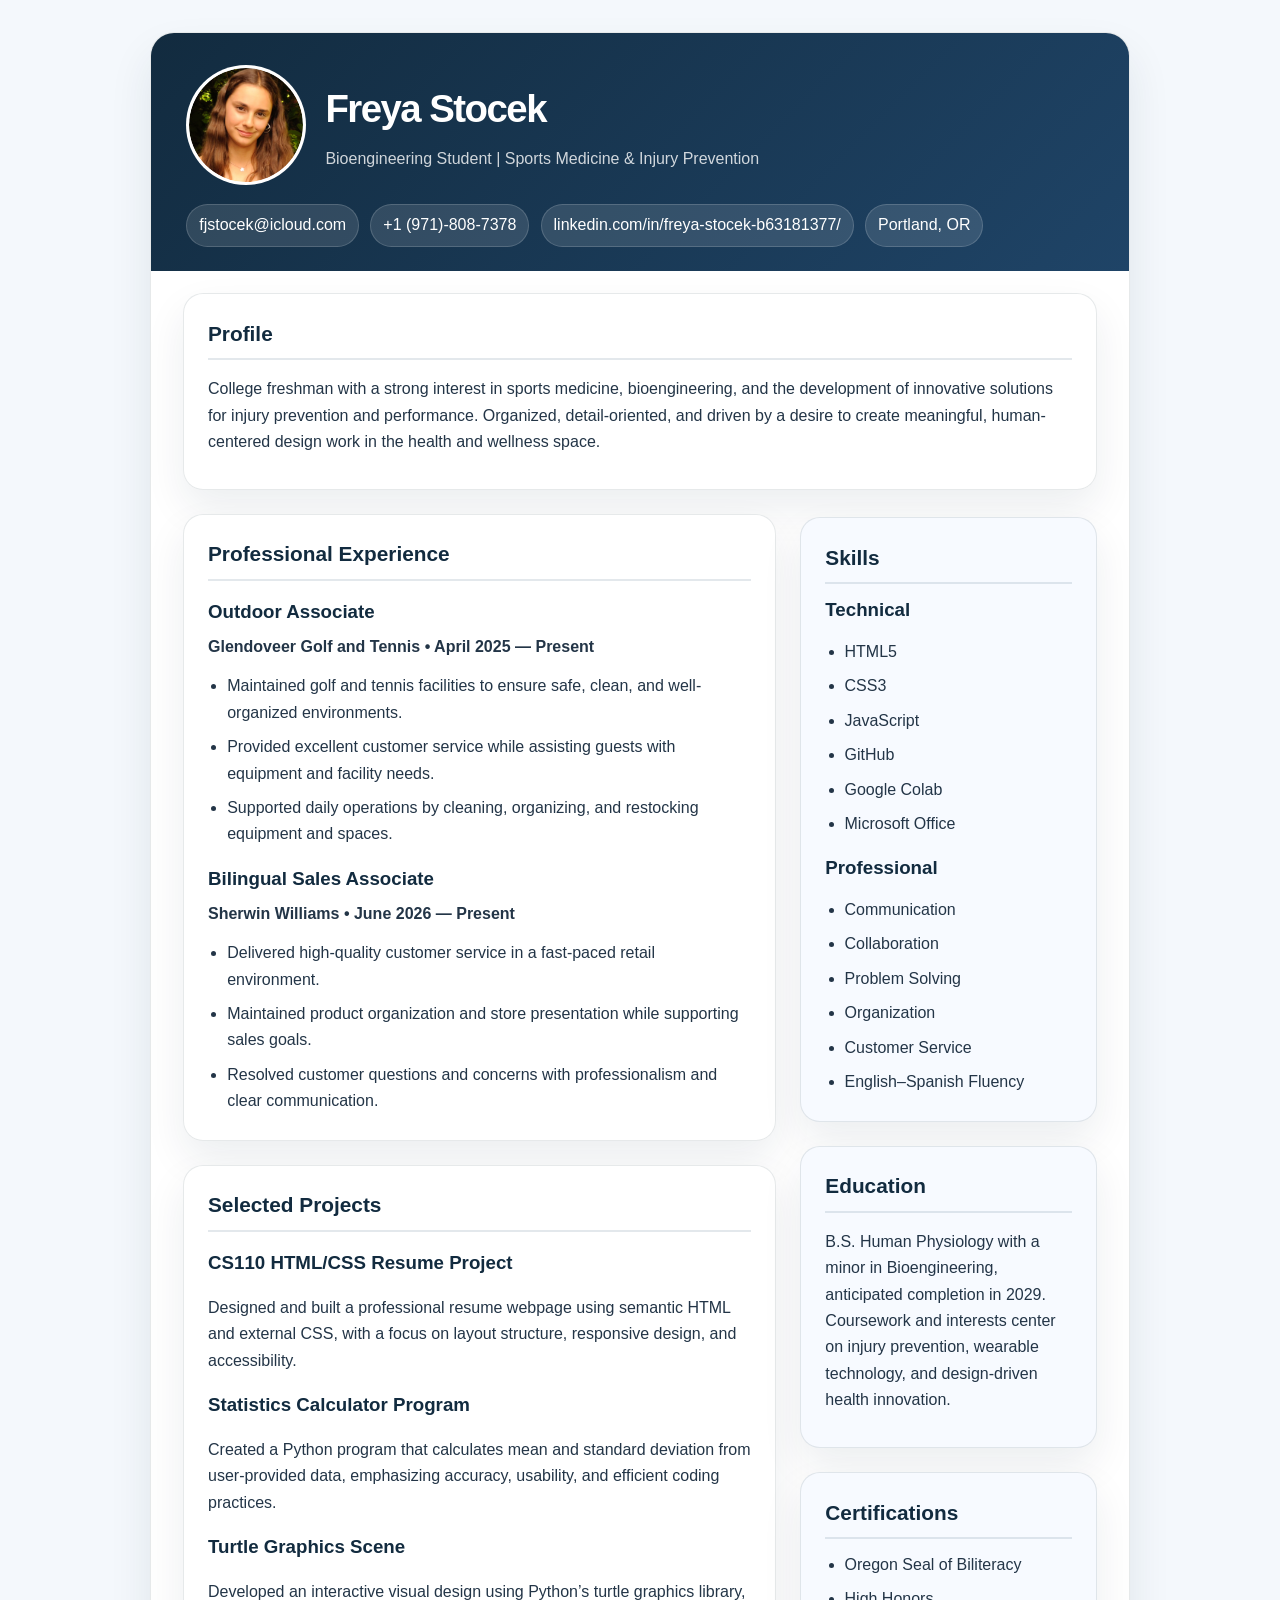
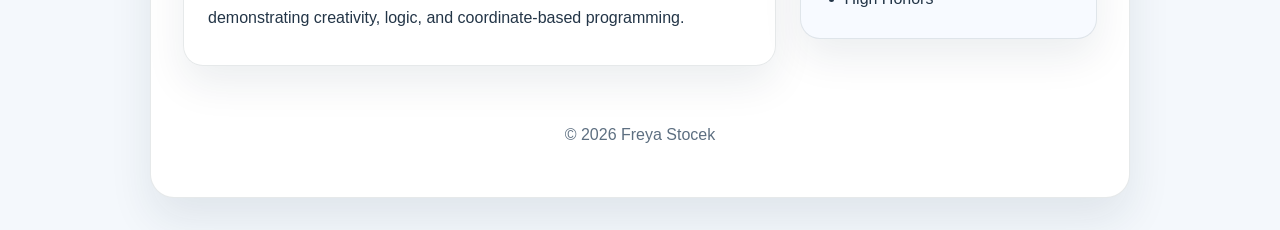
==== resume.html @ f0efcef9 "Add files via upload" ====
<!DOCTYPE html>
<html lang="en">
<head>
  <meta charset="UTF-8">
  <meta name="viewport" content="width=device-width, initial-scale=1.0">
  <title>Resume | Freya Stocek</title>
  <link rel="stylesheet" href="styles.css">
</head>
<body class="resume-page">
  <div class="resume-shell">
    <header class="resume-header">
      <div class="resume-header-top">
        <img src="profile.svg" alt="Profile photo of Freya Stocek" class="profile-photo">
        <div class="resume-intro">
          <h1>Freya Stocek</h1>
          <p class="title-line">Bioengineering Student | Sports Medicine & Injury Prevention</p>
        </div>
      </div>

      <ul class="contact-list">
        <li><a href="mailto:fjstocek@icloud.com">fjstocek@icloud.com</a></li>
        <li><a href="tel:+19718087378">+1 (971)-808-7378</a></li>
        <li><a href="https://www.linkedin.com/in/freya-stocek-b63181377/" target="_blank" rel="noopener">linkedin.com/in/freya-stocek-b63181377/</a></li>
        <li>Portland, OR</li>
      </ul>
    </header>

    <main class="resume-main">
      <section class="resume-section">
        <h2>Profile</h2>
        <p>
          College freshman with a strong interest in sports medicine, bioengineering, and the development of
          innovative solutions for injury prevention and performance. Organized, detail-oriented, and driven
          by a desire to create meaningful, human-centered design work in the health and wellness space.
        </p>
      </section>

      <div class="resume-grid">
        <section>
          <article class="resume-section">
            <h2>Professional Experience</h2>

            <article class="job-block">
              <h3>Outdoor Associate</h3>
              <p class="job-meta">Glendoveer Golf and Tennis • April 2025 — Present</p>
              <ul>
                <li>Maintained golf and tennis facilities to ensure safe, clean, and well-organized environments.</li>
                <li>Provided excellent customer service while assisting guests with equipment and facility needs.</li>
                <li>Supported daily operations by cleaning, organizing, and restocking equipment and spaces.</li>
              </ul>
            </article>

            <article class="job-block">
              <h3>Bilingual Sales Associate</h3>
              <p class="job-meta">Sherwin Williams • June 2026 — Present</p>
              <ul>
                <li>Delivered high-quality customer service in a fast-paced retail environment.</li>
                <li>Maintained product organization and store presentation while supporting sales goals.</li>
                <li>Resolved customer questions and concerns with professionalism and clear communication.</li>
              </ul>
            </article>
          </article>

          <article class="resume-section">
            <h2>Selected Projects</h2>
            <article class="project-block">
              <h3>CS110 HTML/CSS Resume Project</h3>
              <p>Designed and built a professional resume webpage using semantic HTML and external CSS, with a focus on layout structure, responsive design, and accessibility.</p>
            </article>
            <article class="project-block">
              <h3>Statistics Calculator Program</h3>
              <p>Created a Python program that calculates mean and standard deviation from user-provided data, emphasizing accuracy, usability, and efficient coding practices.</p>
            </article>
            <article class="project-block">
              <h3>Turtle Graphics Scene</h3>
              <p>Developed an interactive visual design using Python’s turtle graphics library, demonstrating creativity, logic, and coordinate-based programming.</p>
            </article>
          </article>
        </section>

        <aside class="side-panel">
          <section class="resume-section">
            <h2>Skills</h2>
            <div class="skill-group">
              <h3>Technical</h3>
              <ul>
                <li>HTML5</li>
                <li>CSS3</li>
                <li>JavaScript</li>
                <li>GitHub</li>
                <li>Google Colab</li>
                <li>Microsoft Office</li>
              </ul>
            </div>
            <div class="skill-group">
              <h3>Professional</h3>
              <ul>
                <li>Communication</li>
                <li>Collaboration</li>
                <li>Problem Solving</li>
                <li>Organization</li>
                <li>Customer Service</li>
                <li>English–Spanish Fluency</li>
              </ul>
            </div>
          </section>

          <section class="resume-section">
            <h2>Education</h2>
            <p>
              B.S. Human Physiology with a minor in Bioengineering, anticipated completion in 2029.
              Coursework and interests center on injury prevention, wearable technology, and design-driven health innovation.
            </p>
          </section>

          <section class="resume-section">
            <h2>Certifications</h2>
            <ul class="detail-list">
              <li>Oregon Seal of Biliteracy</li>
              <li>High Honors</li>
            </ul>
          </section>
        </aside>
      </div>
    </main>

    <footer class="resume-footer">
      <p>&copy; 2026 Freya Stocek</p>
    </footer>
  </div>
</body>
</html>
---- styles.css ----
:root {
  --bg: #f4f7fb;
  --bg-soft: #edf3f9;
  --panel: #ffffff;
  --panel-soft: #f7faff;
  --primary: #1f4467;
  --primary-deep: #122b3f;
  --primary-soft: #dfeaf7;
  --accent: #6f95b7;
  --text: #233547;
  --muted: #5d6f81;
  --border: rgba(18, 38, 56, 0.1);
  --shadow: 0 18px 40px rgba(17, 43, 64, 0.08);
}

* {
  box-sizing: border-box;
}

html {
  scroll-behavior: smooth;
}

body {
  margin: 0;
  font-family: 'Segoe UI', Tahoma, Geneva, Verdana, sans-serif;
  background: linear-gradient(180deg, var(--bg) 0%, var(--bg-soft) 100%);
  color: var(--text);
  line-height: 1.65;
}

img {
  display: block;
  max-width: 100%;
}

a {
  color: var(--primary);
  text-decoration: none;
}

a:hover {
  text-decoration: underline;
}

.container {
  width: min(1120px, calc(100% - 2rem));
  margin: 0 auto;
}

.site-header {
  background: rgba(255, 255, 255, 0.9);
  border-bottom: 1px solid var(--border);
  backdrop-filter: blur(8px);
  position: sticky;
  top: 0;
  z-index: 50;
}

.nav-bar {
  display: flex;
  justify-content: space-between;
  align-items: center;
  min-height: 82px;
  gap: 1.25rem;
}

.brand {
  display: inline-flex;
  align-items: center;
  gap: 0.75rem;
  color: var(--primary-deep);
  font-weight: 700;
  letter-spacing: 0.02em;
}

.brand-mark {
  display: inline-flex;
  align-items: center;
  justify-content: center;
  width: 2.5rem;
  height: 2.5rem;
  border-radius: 50%;
  background: linear-gradient(135deg, var(--primary), var(--accent));
  color: #fff;
  font-size: 0.8rem;
  letter-spacing: 0.08em;
  box-shadow: 0 8px 18px rgba(31, 68, 103, 0.2);
}

.main-nav {
  display: flex;
  align-items: center;
  gap: 1.6rem;
  flex-wrap: wrap;
}

.main-nav a {
  color: var(--muted);
  font-weight: 600;
  transition: color 0.2s ease;
}

.main-nav a.active,
.main-nav a:hover {
  color: var(--primary);
}

.hero {
  padding: 4.5rem 0 3.2rem;
}

.hero-grid {
  display: grid;
  grid-template-columns: 1.5fr 0.95fr;
  gap: 2.4rem;
  align-items: center;
}

.eyebrow,
.section-kicker,
.panel-label,
.tag {
  margin: 0;
  text-transform: uppercase;
  letter-spacing: 0.13em;
  font-size: 0.72rem;
  font-weight: 800;
  color: var(--primary);
}

.hero h1 {
  margin: 0.7rem 0 1rem;
  font-size: clamp(2.4rem, 5vw, 4.2rem);
  line-height: 1.04;
  letter-spacing: -0.04em;
  color: var(--primary-deep);
}

.lead {
  max-width: 660px;
  margin: 0 0 1.8rem;
  color: var(--muted);
  font-size: 1.1rem;
}

.hero-actions {
  display: flex;
  align-items: center;
  gap: 1rem;
  flex-wrap: wrap;
  margin-bottom: 2rem;
}

.button {
  display: inline-block;
  padding: 0.95rem 1.5rem;
  border-radius: 999px;
  font-weight: 700;
  transition: transform 0.2s ease, box-shadow 0.2s ease, border-color 0.2s ease;
}

.button:hover {
  text-decoration: none;
  transform: translateY(-1px);
}

.button.primary {
  background: linear-gradient(135deg, var(--primary), #355f8a);
  color: #fff;
  box-shadow: 0 14px 28px rgba(31, 68, 103, 0.24);
}

.button.secondary {
  background: var(--panel);
  border: 1px solid var(--border);
  color: var(--primary-deep);
}

.mini-stats {
  list-style: none;
  margin: 0;
  padding: 0;
  display: flex;
  flex-wrap: wrap;
  gap: 1rem;
}

.mini-stats li {
  min-width: 120px;
  padding: 0.9rem 1rem;
  background: rgba(255, 255, 255, 0.8);
  border: 1px solid var(--border);
  border-radius: 16px;
  box-shadow: var(--shadow);
}

.mini-stats strong {
  display: block;
  font-size: 1.5rem;
  line-height: 1.2;
  color: var(--primary-deep);
}

.mini-stats span {
  color: var(--muted);
  font-size: 0.9rem;
}

.hero-panel {
  display: flex;
  flex-direction: column;
  align-items: center;
  gap: 1.4rem;
}

.profile-photo.large {
  width: min(100%, 360px);
  height: 360px;
  object-fit: cover;
  border-radius: 28px;
  border: 1px solid rgba(17, 43, 64, 0.1);
  box-shadow: var(--shadow);
  background: var(--panel);
}

.panel-card {
  width: min(100%, 360px);
  background: linear-gradient(180deg, var(--panel-soft), #fff);
  border: 1px solid var(--border);
  border-radius: 20px;
  padding: 1.2rem 1.4rem;
  box-shadow: var(--shadow);
}

.panel-card h2 {
  margin: 0.5rem 0 0;
  font-size: 1.15rem;
  line-height: 1.4;
  color: var(--primary-deep);
}

.info-section {
  padding: 1.6rem 0 2.2rem;
}

.alt-bg {
  background: rgba(220, 233, 246, 0.48);
}

.two-column {
  display: grid;
  grid-template-columns: 1.3fr 1fr;
  gap: 1.5rem;
}

.intro-card,
.value-card,
.info-card,
.resume-section,
.side-panel {
  background: rgba(255, 255, 255, 0.92);
  border: 1px solid var(--border);
  border-radius: 20px;
  box-shadow: var(--shadow);
}

.intro-card,
.value-card {
  padding: 1.8rem;
}

.intro-card h2,
.value-card h2,
.resume-section h2,
.info-card h3,
.experience-strip h3 {
  color: var(--primary-deep);
}

.intro-card h2 {
  margin: 0.5rem 0 0.9rem;
  font-size: clamp(1.7rem, 2vw, 2.2rem);
}

.feature-list {
  margin: 1rem 0 0;
  padding-left: 1.15rem;
  color: var(--text);
}

.feature-list li {
  margin-bottom: 0.7rem;
}

.card-grid {
  display: grid;
  grid-template-columns: repeat(3, minmax(0, 1fr));
  gap: 1.25rem;
  margin-top: 1.2rem;
}

.info-card {
  padding: 1.5rem;
}

.info-card h3 {
  margin: 0 0 0.7rem;
  font-size: 1.12rem;
}

.info-card p {
  margin: 0;
  color: var(--muted);
}

.experience-strip {
  display: grid;
  grid-template-columns: repeat(3, minmax(0, 1fr));
  gap: 1.2rem;
  margin-top: 1.2rem;
}

.experience-strip > div {
  background: rgba(255, 255, 255, 0.9);
  border: 1px solid var(--border);
  border-radius: 18px;
  padding: 1.2rem 1.3rem;
  box-shadow: var(--shadow);
}

.experience-strip h3 {
  margin: 0.45rem 0 0.3rem;
  font-size: 1.08rem;
}

.experience-strip p {
  margin: 0;
  color: var(--muted);
}

.site-footer {
  padding: 2rem 0 3rem;
}

.footer-wrap {
  display: flex;
  justify-content: space-between;
  align-items: center;
  gap: 1rem;
  padding-top: 1.45rem;
  border-top: 1px solid rgba(17, 43, 64, 0.14);
}

.footer-wrap h3 {
  margin: 0 0 0.45rem;
  color: var(--primary-deep);
}

.footer-wrap p {
  margin: 0;
  color: var(--muted);
}

.footer-links {
  list-style: none;
  margin: 0;
  padding: 0;
  display: flex;
  flex-wrap: wrap;
  gap: 0.8rem 1.2rem;
}

.resume-page {
  background: #f4f8fc;
  color: var(--text);
}

.resume-shell {
  width: min(980px, calc(100% - 2rem));
  margin: 2rem auto;
  background: var(--panel);
  border: 1px solid var(--border);
  border-radius: 24px;
  box-shadow: 0 22px 44px rgba(17, 43, 64, 0.09);
  overflow: hidden;
}

.resume-header {
  background: linear-gradient(135deg, var(--primary-deep), var(--primary));
  color: #fff;
  padding: 2rem 2.2rem 1.5rem;
}

.resume-header-top {
  display: flex;
  align-items: center;
  gap: 1.2rem;
  flex-wrap: wrap;
}

.resume-header .profile-photo {
  width: 120px;
  height: 120px;
  border-radius: 50%;
  border: 3px solid rgba(255, 255, 255, 0.7);
  background: #fff;
}

.resume-intro h1 {
  margin: 0;
  font-size: clamp(2.1rem, 3vw, 2.7rem);
  letter-spacing: -0.04em;
}

.title-line {
  margin: 0.35rem 0 0;
  color: rgba(255, 255, 255, 0.8);
}

.resume-header .contact-list {
  list-style: none;
  padding: 0;
  margin: 1.2rem 0 0;
  display: flex;
  flex-wrap: wrap;
  gap: 0.7rem;
}

.resume-header .contact-list li {
  padding: 0.45rem 0.75rem;
  border-radius: 999px;
  background: rgba(255, 255, 255, 0.12);
  border: 1px solid rgba(255, 255, 255, 0.16);
}

.resume-header .contact-list a {
  color: #fff;
  text-decoration: none;
}

.resume-main {
  padding: 1.4rem 2rem 0;
}

.resume-section {
  padding: 1.4rem 1.5rem 1.1rem;
  margin-bottom: 1.5rem;
}

.resume-section h2 {
  margin: 0 0 0.7rem;
  font-size: 1.3rem;
  border-bottom: 2px solid rgba(31, 68, 103, 0.12);
  padding-bottom: 0.45rem;
}

.resume-section p,
.resume-section li {
  color: var(--text);
}

.resume-grid {
  display: grid;
  grid-template-columns: minmax(0, 2fr) minmax(280px, 1fr);
  gap: 1.5rem;
}

.job-block,
.project-block {
  margin-top: 1rem;
}

.job-block h3,
.project-block h3,
.skill-group h3 {
  margin: 0 0 0.4rem;
  color: var(--primary-deep);
}

.job-meta {
  margin: 0 0 0.65rem;
  color: var(--muted);
  font-weight: 600;
}

.resume-section ul,
.detail-list {
  margin: 0.8rem 0 0;
  padding-left: 1.2rem;
}

.resume-section li,
.detail-list li {
  margin-bottom: 0.5rem;
}

.side-panel {
  padding: 0.2rem 0;
  background: transparent;
  border: none;
  box-shadow: none;
}

.side-panel .resume-section {
  background: var(--panel-soft);
}

.skill-group + .skill-group {
  margin-top: 1rem;
}

.resume-footer {
  padding: 1rem 2rem 2rem;
  text-align: center;
  color: var(--muted);
}

@media (max-width: 860px) {
  .hero-grid,
  .two-column,
  .resume-grid,
  .card-grid,
  .experience-strip {
    grid-template-columns: 1fr;
  }

  .nav-bar,
  .footer-wrap {
    flex-direction: column;
    align-items: flex-start;
  }

  .resume-shell {
    margin: 1rem auto;
  }

  .resume-main,
  .resume-header,
  .resume-footer {
    padding-left: 1rem;
    padding-right: 1rem;
  }
}
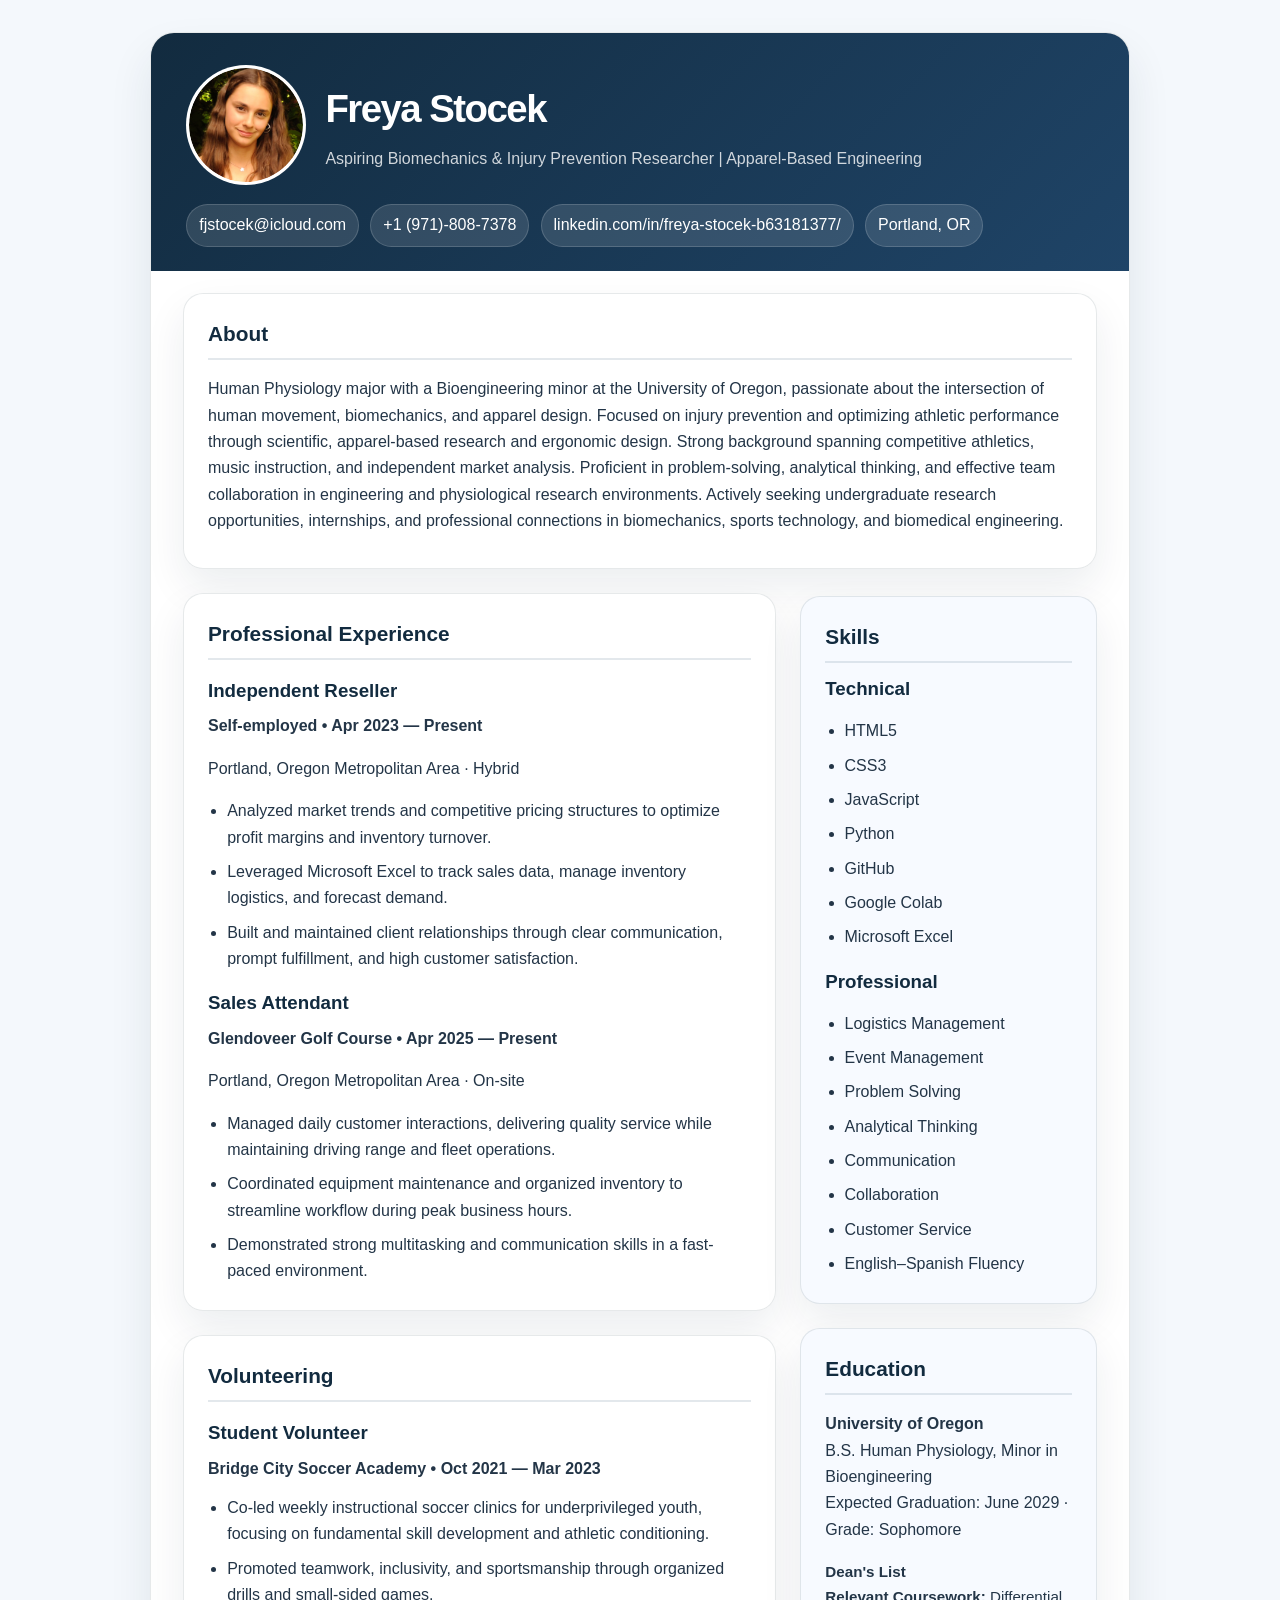
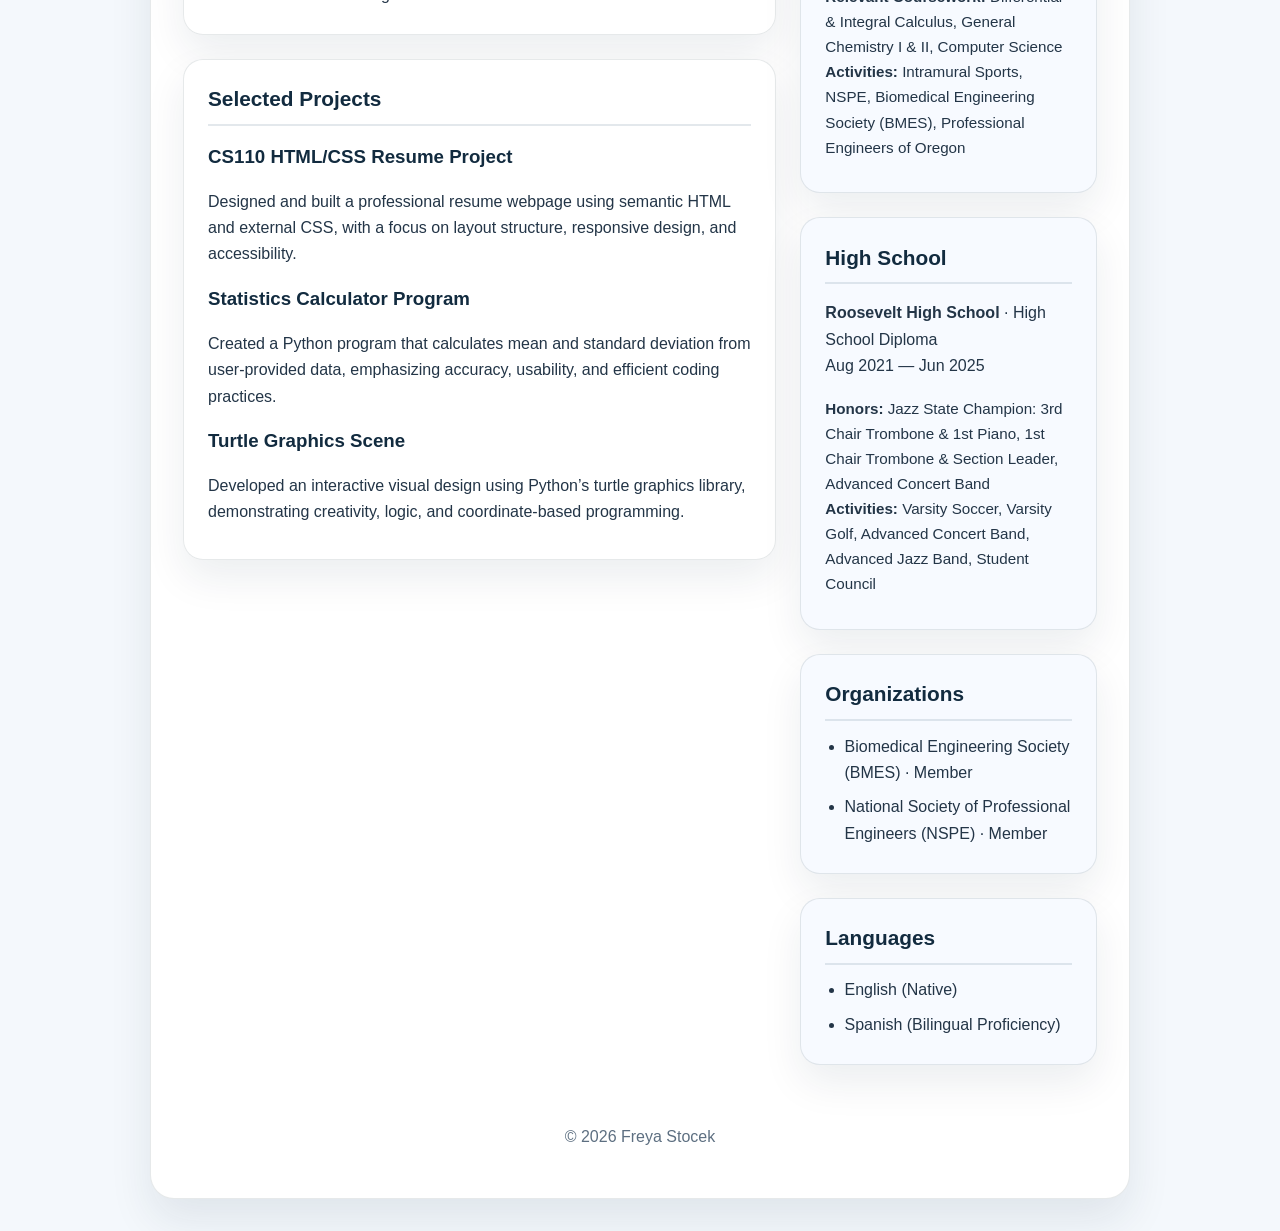
==== commit a9ac423a: "Add files via upload" ====
--- a/resume.html
+++ b/resume.html
@@ -13,7 +13,7 @@
         <img src="profile.svg" alt="Profile photo of Freya Stocek" class="profile-photo">
         <div class="resume-intro">
           <h1>Freya Stocek</h1>
-          <p class="title-line">Bioengineering Student | Sports Medicine & Injury Prevention</p>
+          <p class="title-line">Aspiring Biomechanics & Injury Prevention Researcher | Apparel-Based Engineering</p>
         </div>
       </div>
 
@@ -27,11 +27,9 @@
 
     <main class="resume-main">
       <section class="resume-section">
-        <h2>Profile</h2>
+        <h2>About</h2>
         <p>
-          College freshman with a strong interest in sports medicine, bioengineering, and the development of
-          innovative solutions for injury prevention and performance. Organized, detail-oriented, and driven
-          by a desire to create meaningful, human-centered design work in the health and wellness space.
+          Human Physiology major with a Bioengineering minor at the University of Oregon, passionate about the intersection of human movement, biomechanics, and apparel design. Focused on injury prevention and optimizing athletic performance through scientific, apparel-based research and ergonomic design. Strong background spanning competitive athletics, music instruction, and independent market analysis. Proficient in problem-solving, analytical thinking, and effective team collaboration in engineering and physiological research environments. Actively seeking undergraduate research opportunities, internships, and professional connections in biomechanics, sports technology, and biomedical engineering.
         </p>
       </section>
 
@@ -41,28 +39,40 @@
             <h2>Professional Experience</h2>
 
             <article class="job-block">
-              <h3>Outdoor Associate</h3>
-              <p class="job-meta">Glendoveer Golf and Tennis • April 2025 — Present</p>
+              <h3>Independent Reseller</h3>
+              <p class="job-meta">Self-employed • Apr 2023 — Present</p>
+              <p class="job-location">Portland, Oregon Metropolitan Area · Hybrid</p>
               <ul>
-                <li>Maintained golf and tennis facilities to ensure safe, clean, and well-organized environments.</li>
-                <li>Provided excellent customer service while assisting guests with equipment and facility needs.</li>
-                <li>Supported daily operations by cleaning, organizing, and restocking equipment and spaces.</li>
+                <li>Analyzed market trends and competitive pricing structures to optimize profit margins and inventory turnover.</li>
+                <li>Leveraged Microsoft Excel to track sales data, manage inventory logistics, and forecast demand.</li>
+                <li>Built and maintained client relationships through clear communication, prompt fulfillment, and high customer satisfaction.</li>
               </ul>
             </article>
 
             <article class="job-block">
-              <h3>Bilingual Sales Associate</h3>
-              <p class="job-meta">Sherwin Williams • June 2026 — Present</p>
+              <h3>Sales Attendant</h3>
+              <p class="job-meta">Glendoveer Golf Course • Apr 2025 — Present</p>
+              <p class="job-location">Portland, Oregon Metropolitan Area · On-site</p>
               <ul>
-                <li>Delivered high-quality customer service in a fast-paced retail environment.</li>
-                <li>Maintained product organization and store presentation while supporting sales goals.</li>
-                <li>Resolved customer questions and concerns with professionalism and clear communication.</li>
+                <li>Managed daily customer interactions, delivering quality service while maintaining driving range and fleet operations.</li>
+                <li>Coordinated equipment maintenance and organized inventory to streamline workflow during peak business hours.</li>
+                <li>Demonstrated strong multitasking and communication skills in a fast-paced environment.</li>
               </ul>
             </article>
           </article>
 
-          <article class="resume-section">
-            <h2>Selected Projects</h2>
+          <article class="resume-section">            <h2>Volunteering</h2>
+            <article class="job-block">
+              <h3>Student Volunteer</h3>
+              <p class="job-meta">Bridge City Soccer Academy • Oct 2021 — Mar 2023</p>
+              <ul>
+                <li>Co-led weekly instructional soccer clinics for underprivileged youth, focusing on fundamental skill development and athletic conditioning.</li>
+                <li>Promoted teamwork, inclusivity, and sportsmanship through organized drills and small-sided games.</li>
+              </ul>
+            </article>
+          </article>
+
+          <article class="resume-section">            <h2>Selected Projects</h2>
             <article class="project-block">
               <h3>CS110 HTML/CSS Resume Project</h3>
               <p>Designed and built a professional resume webpage using semantic HTML and external CSS, with a focus on layout structure, responsive design, and accessibility.</p>
@@ -87,18 +97,21 @@
                 <li>HTML5</li>
                 <li>CSS3</li>
                 <li>JavaScript</li>
+                <li>Python</li>
                 <li>GitHub</li>
                 <li>Google Colab</li>
-                <li>Microsoft Office</li>
+                <li>Microsoft Excel</li>
               </ul>
             </div>
             <div class="skill-group">
               <h3>Professional</h3>
               <ul>
+                <li>Logistics Management</li>
+                <li>Event Management</li>
+                <li>Problem Solving</li>
+                <li>Analytical Thinking</li>
                 <li>Communication</li>
                 <li>Collaboration</li>
-                <li>Problem Solving</li>
-                <li>Organization</li>
                 <li>Customer Service</li>
                 <li>English–Spanish Fluency</li>
               </ul>
@@ -108,16 +121,42 @@
           <section class="resume-section">
             <h2>Education</h2>
             <p>
-              B.S. Human Physiology with a minor in Bioengineering, anticipated completion in 2029.
-              Coursework and interests center on injury prevention, wearable technology, and design-driven health innovation.
+              <strong>University of Oregon</strong><br>
+              B.S. Human Physiology, Minor in Bioengineering<br>
+              Expected Graduation: June 2029 · Grade: Sophomore
+            </p>
+            <p style="margin-top: 8px; font-size: 0.95em;">
+              <strong>Dean's List</strong><br>
+              <strong>Relevant Coursework:</strong> Differential & Integral Calculus, General Chemistry I & II, Computer Science<br>
+              <strong>Activities:</strong> Intramural Sports, NSPE, Biomedical Engineering Society (BMES), Professional Engineers of Oregon
             </p>
           </section>
 
           <section class="resume-section">
-            <h2>Certifications</h2>
+            <h2>High School</h2>
+            <p>
+              <strong>Roosevelt High School</strong> · High School Diploma<br>
+              Aug 2021 — Jun 2025
+            </p>
+            <p style="margin-top: 8px; font-size: 0.95em;">
+              <strong>Honors:</strong> Jazz State Champion: 3rd Chair Trombone & 1st Piano, 1st Chair Trombone & Section Leader, Advanced Concert Band<br>
+              <strong>Activities:</strong> Varsity Soccer, Varsity Golf, Advanced Concert Band, Advanced Jazz Band, Student Council
+            </p>
+          </section>
+
+          <section class="resume-section">
+            <h2>Organizations</h2>
             <ul class="detail-list">
-              <li>Oregon Seal of Biliteracy</li>
-              <li>High Honors</li>
+              <li>Biomedical Engineering Society (BMES) · Member</li>
+              <li>National Society of Professional Engineers (NSPE) · Member</li>
+            </ul>
+          </section>
+
+          <section class="resume-section">
+            <h2>Languages</h2>
+            <ul class="detail-list">
+              <li>English (Native)</li>
+              <li>Spanish (Bilingual Proficiency)</li>
             </ul>
           </section>
         </aside>
